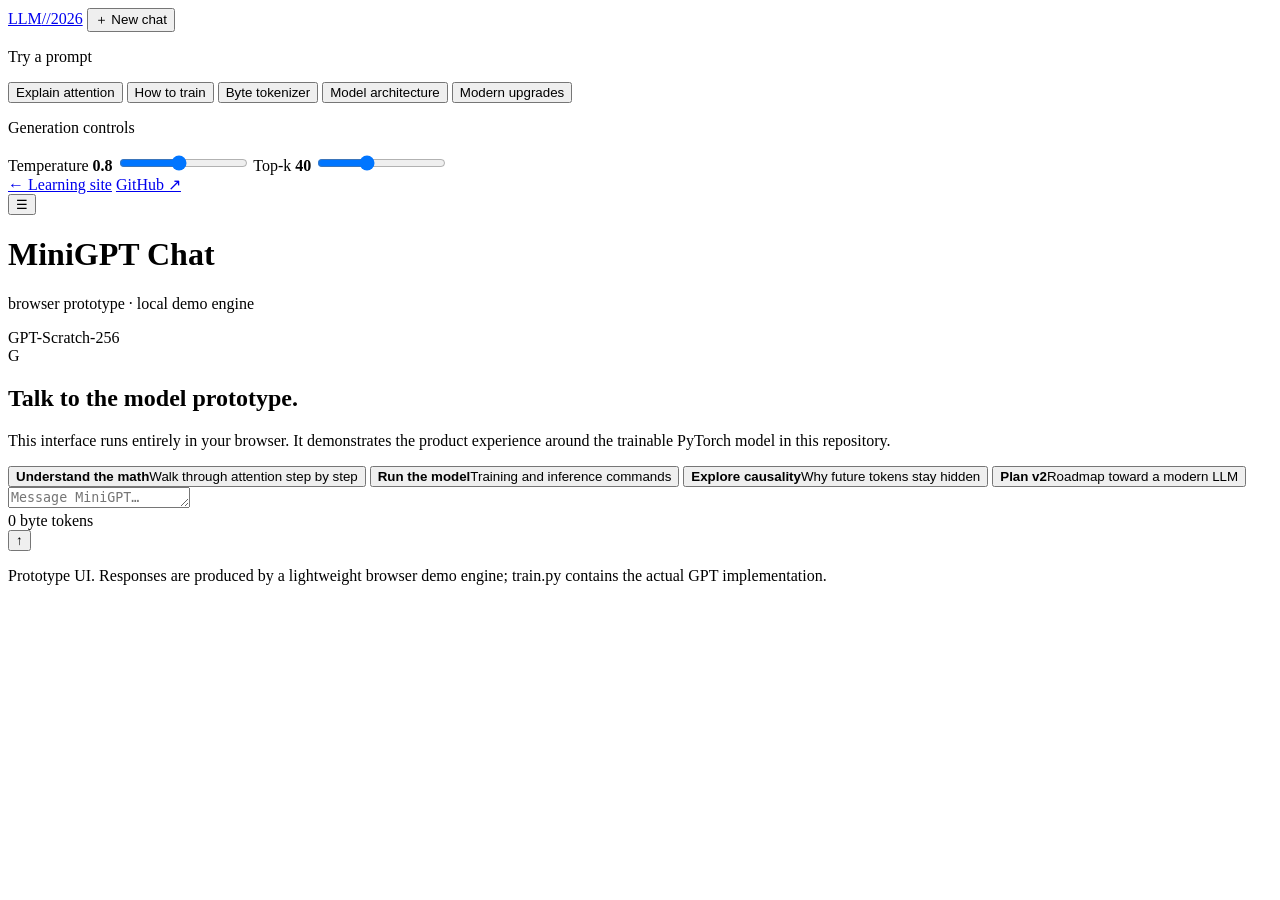
==== docs/chat.html @ e7475dbe "Add interactive MiniGPT chat prototype" ====
<!doctype html>
<html lang="en">
<head>
  <meta charset="utf-8" />
  <meta name="viewport" content="width=device-width, initial-scale=1" />
  <meta name="description" content="Interactive browser chat prototype for the BUILDING AN LLM FROM SCRATCH 2026 project." />
  <title>MiniGPT Chat — LLM From Scratch 2026</title>
  <link rel="stylesheet" href="chat.css" />
</head>
<body>
  <div class="app-shell">
    <aside class="sidebar" id="sidebar">
      <div>
        <a class="brand" href="index.html">LLM<span>//2026</span></a>
        <button class="new-chat" id="new-chat">＋ New chat</button>
      </div>

      <div class="side-section">
        <p class="side-label">Try a prompt</p>
        <button class="suggestion" data-prompt="Explain causal self-attention simply.">Explain attention</button>
        <button class="suggestion" data-prompt="How do I train the MiniGPT model in this repository?">How to train</button>
        <button class="suggestion" data-prompt="What is a tokenizer and why does this project use byte tokens?">Byte tokenizer</button>
        <button class="suggestion" data-prompt="Show me the architecture of this GPT model.">Model architecture</button>
        <button class="suggestion" data-prompt="How could I upgrade this project toward a modern Llama-style model?">Modern upgrades</button>
      </div>

      <div class="side-section settings">
        <p class="side-label">Generation controls</p>
        <label>
          <span>Temperature <b id="temperature-value">0.8</b></span>
          <input id="temperature" type="range" min="0.2" max="1.5" step="0.1" value="0.8" />
        </label>
        <label>
          <span>Top-k <b id="topk-value">40</b></span>
          <input id="topk" type="range" min="5" max="100" step="5" value="40" />
        </label>
      </div>

      <div class="sidebar-footer">
        <a href="index.html">← Learning site</a>
        <a href="https://github.com/KrAzad0/BUILDING-AN-LLM-FROM-SCRATCH-2026">GitHub ↗</a>
      </div>
    </aside>

    <main class="chat-main">
      <header class="topbar">
        <button class="menu" id="menu" aria-label="Toggle sidebar">☰</button>
        <div>
          <h1>MiniGPT Chat</h1>
          <p><span class="status-dot"></span> browser prototype · local demo engine</p>
        </div>
        <div class="model-pill">GPT-Scratch-256</div>
      </header>

      <section class="conversation" id="conversation" aria-live="polite">
        <div class="welcome" id="welcome">
          <div class="logo-orb">G</div>
          <h2>Talk to the model prototype.</h2>
          <p>This interface runs entirely in your browser. It demonstrates the product experience around the trainable PyTorch model in this repository.</p>
          <div class="welcome-grid">
            <button data-prompt="Explain the equation Attention(Q,K,V) = softmax(QKᵀ/√d + mask)V."><b>Understand the math</b><span>Walk through attention step by step</span></button>
            <button data-prompt="Give me the exact commands to train and then generate text."><b>Run the model</b><span>Training and inference commands</span></button>
            <button data-prompt="Why is the causal mask necessary in a GPT model?"><b>Explore causality</b><span>Why future tokens stay hidden</span></button>
            <button data-prompt="What should version 2 of this repository implement?"><b>Plan v2</b><span>Roadmap toward a modern LLM</span></button>
          </div>
        </div>
      </section>

      <section class="composer-wrap">
        <div class="composer">
          <textarea id="prompt" rows="1" placeholder="Message MiniGPT…" aria-label="Message MiniGPT"></textarea>
          <div class="composer-bottom">
            <div class="token-meta"><span id="token-count">0</span> byte tokens</div>
            <button id="send" class="send" aria-label="Send message">↑</button>
          </div>
        </div>
        <p class="disclaimer">Prototype UI. Responses are produced by a lightweight browser demo engine; train.py contains the actual GPT implementation.</p>
      </section>
    </main>
  </div>

  <script src="chat.js"></script>
</body>
</html>
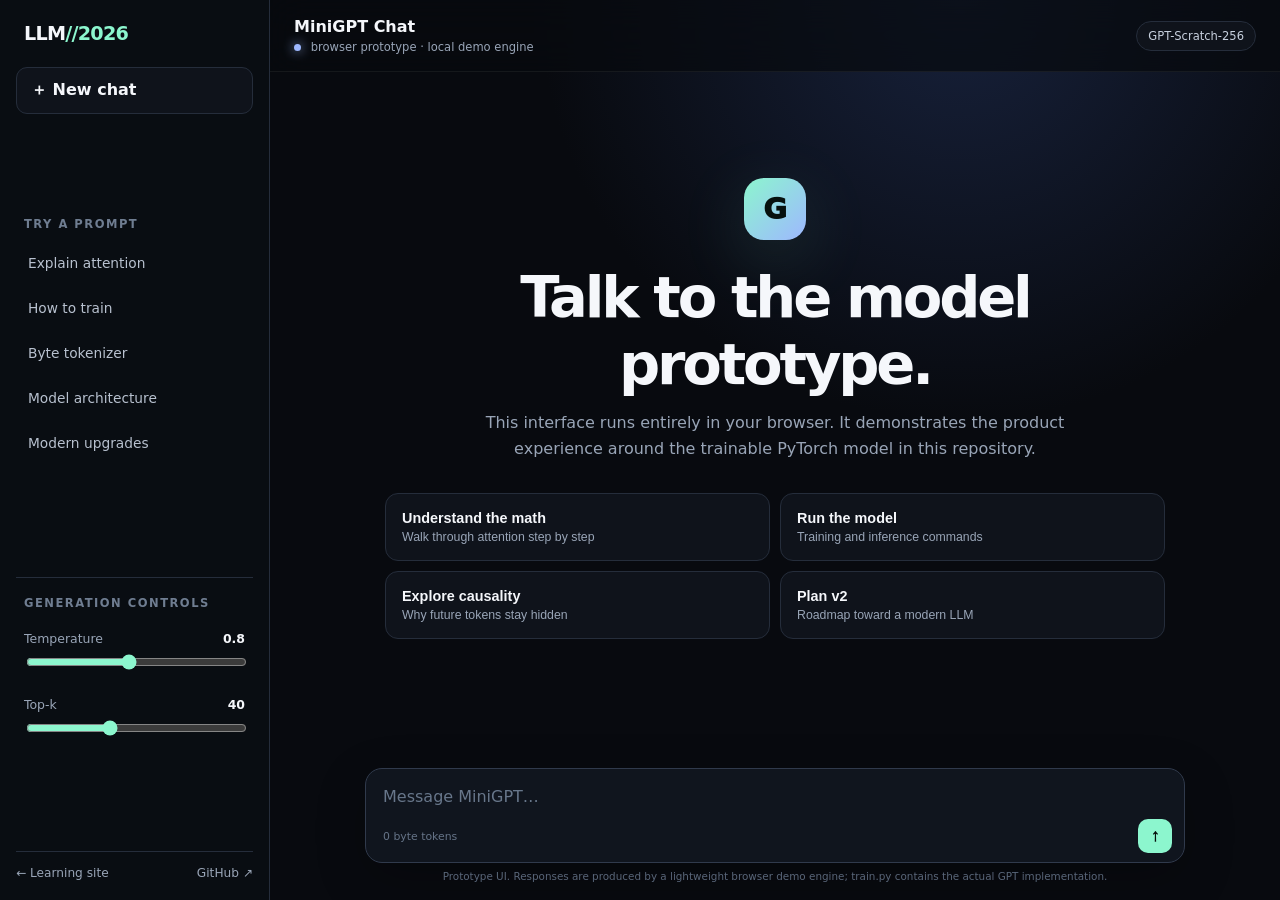
==== commit 6c37eb75: "Redirect legacy chat page to canonical route" ====
--- a/docs/chat.html
+++ b/docs/chat.html
@@ -3,82 +3,12 @@
 <head>
   <meta charset="utf-8" />
   <meta name="viewport" content="width=device-width, initial-scale=1" />
-  <meta name="description" content="Interactive browser chat prototype for the BUILDING AN LLM FROM SCRATCH 2026 project." />
-  <title>MiniGPT Chat — LLM From Scratch 2026</title>
-  <link rel="stylesheet" href="chat.css" />
+  <meta http-equiv="refresh" content="0; url=./chat/" />
+  <link rel="canonical" href="./chat/" />
+  <title>Opening MiniGPT Chat…</title>
+  <script>window.location.replace('./chat/');</script>
 </head>
 <body>
-  <div class="app-shell">
-    <aside class="sidebar" id="sidebar">
-      <div>
-        <a class="brand" href="index.html">LLM<span>//2026</span></a>
-        <button class="new-chat" id="new-chat">＋ New chat</button>
-      </div>
-
-      <div class="side-section">
-        <p class="side-label">Try a prompt</p>
-        <button class="suggestion" data-prompt="Explain causal self-attention simply.">Explain attention</button>
-        <button class="suggestion" data-prompt="How do I train the MiniGPT model in this repository?">How to train</button>
-        <button class="suggestion" data-prompt="What is a tokenizer and why does this project use byte tokens?">Byte tokenizer</button>
-        <button class="suggestion" data-prompt="Show me the architecture of this GPT model.">Model architecture</button>
-        <button class="suggestion" data-prompt="How could I upgrade this project toward a modern Llama-style model?">Modern upgrades</button>
-      </div>
-
-      <div class="side-section settings">
-        <p class="side-label">Generation controls</p>
-        <label>
-          <span>Temperature <b id="temperature-value">0.8</b></span>
-          <input id="temperature" type="range" min="0.2" max="1.5" step="0.1" value="0.8" />
-        </label>
-        <label>
-          <span>Top-k <b id="topk-value">40</b></span>
-          <input id="topk" type="range" min="5" max="100" step="5" value="40" />
-        </label>
-      </div>
-
-      <div class="sidebar-footer">
-        <a href="index.html">← Learning site</a>
-        <a href="https://github.com/KrAzad0/BUILDING-AN-LLM-FROM-SCRATCH-2026">GitHub ↗</a>
-      </div>
-    </aside>
-
-    <main class="chat-main">
-      <header class="topbar">
-        <button class="menu" id="menu" aria-label="Toggle sidebar">☰</button>
-        <div>
-          <h1>MiniGPT Chat</h1>
-          <p><span class="status-dot"></span> browser prototype · local demo engine</p>
-        </div>
-        <div class="model-pill">GPT-Scratch-256</div>
-      </header>
-
-      <section class="conversation" id="conversation" aria-live="polite">
-        <div class="welcome" id="welcome">
-          <div class="logo-orb">G</div>
-          <h2>Talk to the model prototype.</h2>
-          <p>This interface runs entirely in your browser. It demonstrates the product experience around the trainable PyTorch model in this repository.</p>
-          <div class="welcome-grid">
-            <button data-prompt="Explain the equation Attention(Q,K,V) = softmax(QKᵀ/√d + mask)V."><b>Understand the math</b><span>Walk through attention step by step</span></button>
-            <button data-prompt="Give me the exact commands to train and then generate text."><b>Run the model</b><span>Training and inference commands</span></button>
-            <button data-prompt="Why is the causal mask necessary in a GPT model?"><b>Explore causality</b><span>Why future tokens stay hidden</span></button>
-            <button data-prompt="What should version 2 of this repository implement?"><b>Plan v2</b><span>Roadmap toward a modern LLM</span></button>
-          </div>
-        </div>
-      </section>
-
-      <section class="composer-wrap">
-        <div class="composer">
-          <textarea id="prompt" rows="1" placeholder="Message MiniGPT…" aria-label="Message MiniGPT"></textarea>
-          <div class="composer-bottom">
-            <div class="token-meta"><span id="token-count">0</span> byte tokens</div>
-            <button id="send" class="send" aria-label="Send message">↑</button>
-          </div>
-        </div>
-        <p class="disclaimer">Prototype UI. Responses are produced by a lightweight browser demo engine; train.py contains the actual GPT implementation.</p>
-      </section>
-    </main>
-  </div>
-
-  <script src="chat.js"></script>
+  <p>Opening <a href="./chat/">MiniGPT Chat</a>…</p>
 </body>
 </html>
